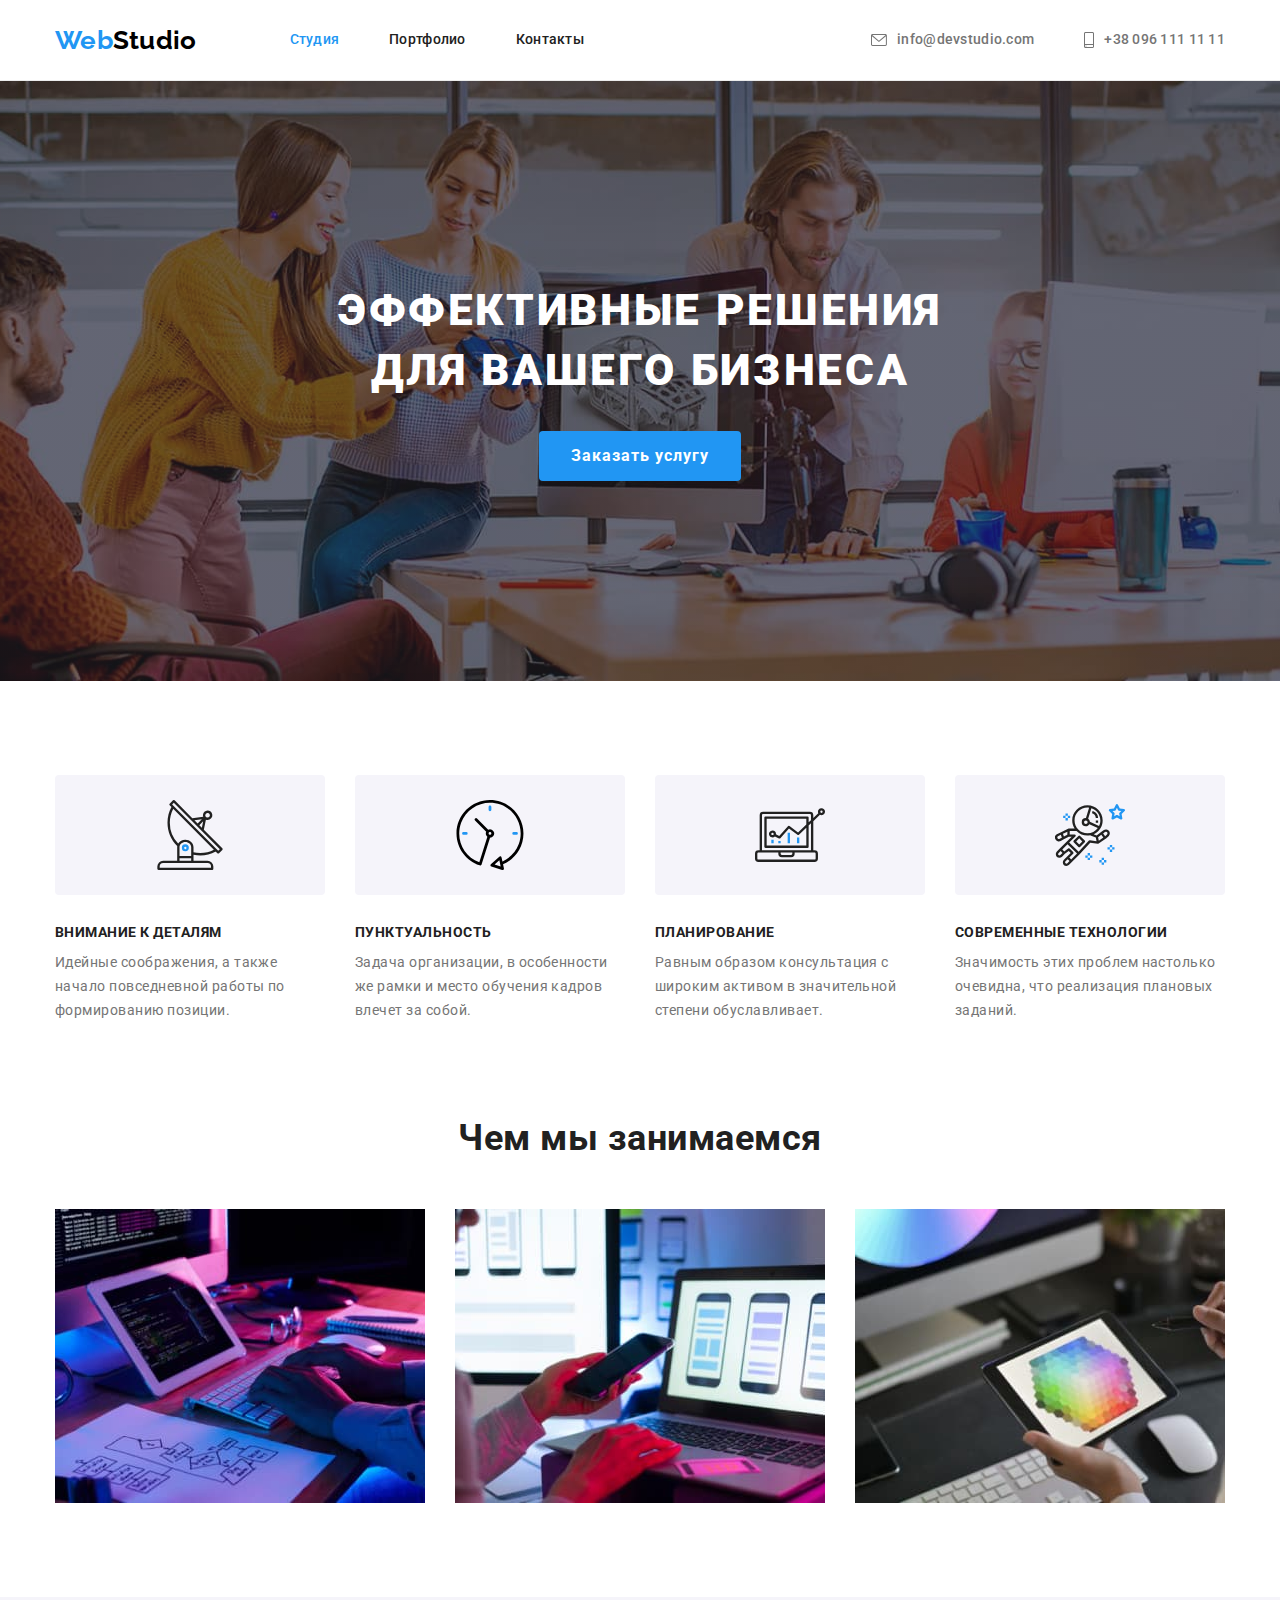
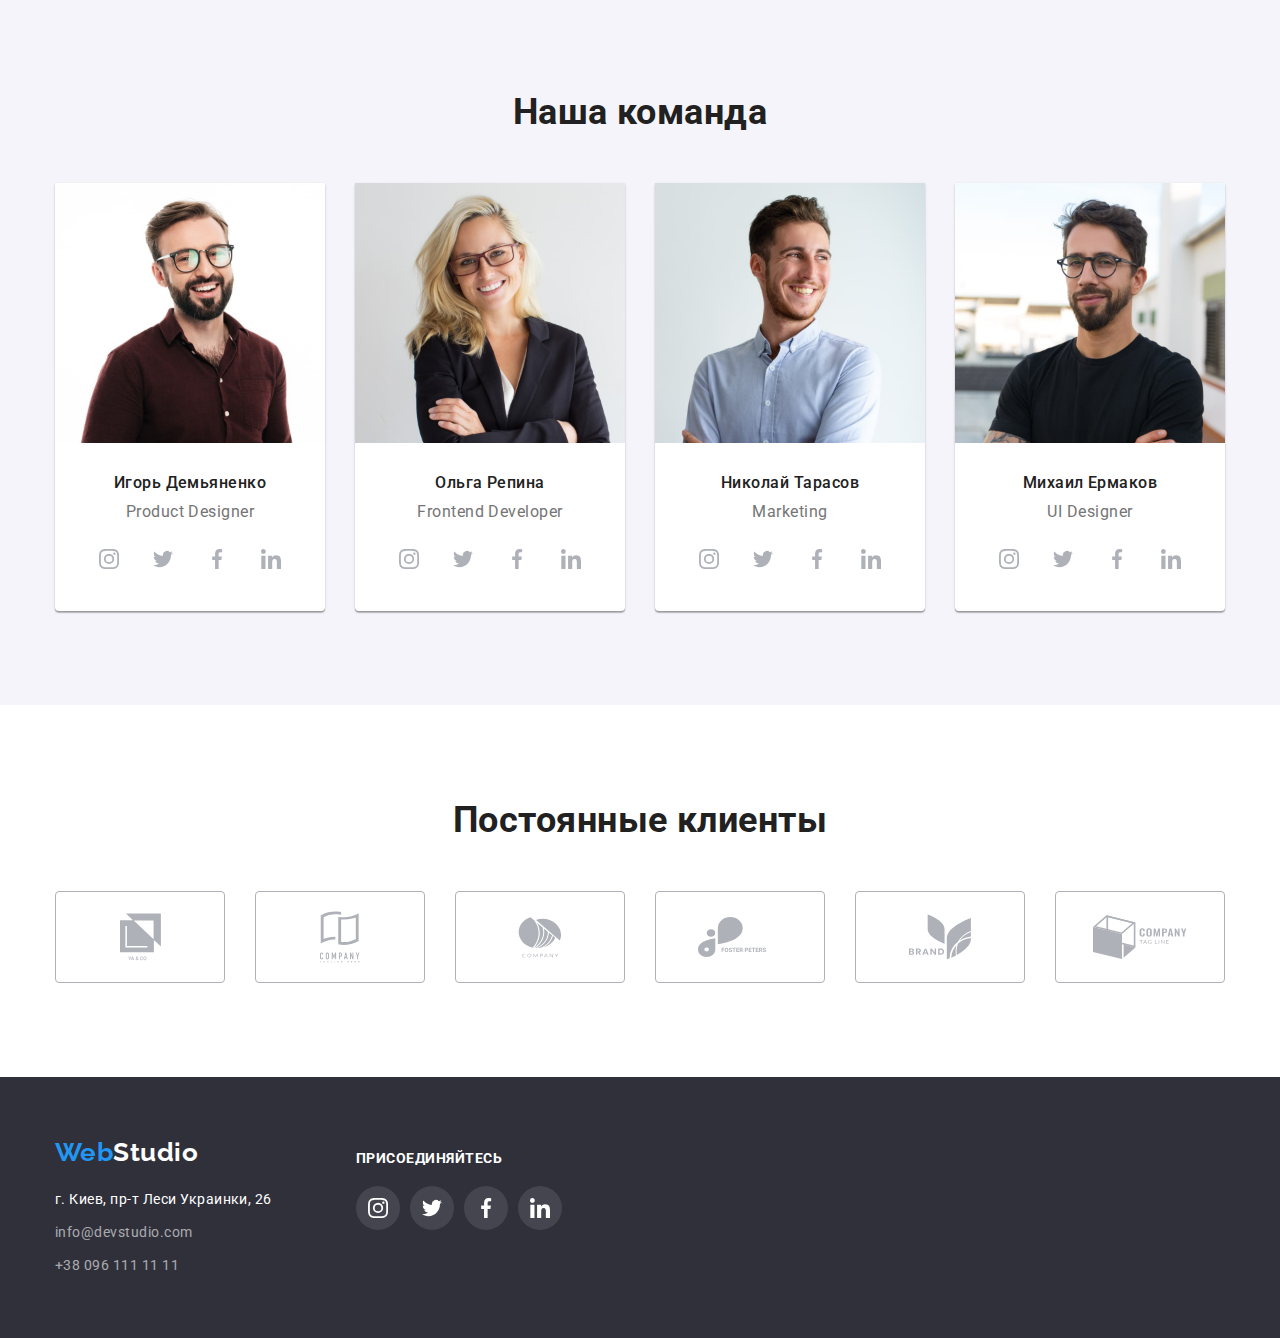
==== index.html @ 840be37d "copy hm-04" ====
<!DOCTYPE html>
<html lang="ru">
<head>
    <meta charset="UTF-8">
    <meta http-equiv="X-UA-Compatible" content="IE=edge">
    <meta name="viewport" content="width=device-width, initial-scale=1.0">
    <title>Document</title>
    <link rel="preconnect" href="https://fonts.googleapis.com">
    <link rel="preconnect" href="https://fonts.gstatic.com" crossorigin>
    <link href="https://fonts.googleapis.com/css2?family=Raleway:wght@700&family=Roboto:wght@400;500;700;900&display=swap"
        rel="stylesheet">
    <link rel="stylesheet" href="https://cdnjs.cloudflare.com/ajax/libs/modern-normalize/1.1.0/modern-normalize.min.css">
    <link rel="stylesheet" href="./css/styles.css">
</head>
<body>
    
        <!--Шапка-->
        <header class="page-header">
            <div class="container main-nav">
                <a href="./index.html" lang="en" class="logo-header link"> <span class="logo-web">Web</span>Studio </a>
                <nav class="page-nav">
                    <ul class="site-nav">
                        <li class="item"><a href="./index.html" class="link current">Студия</a></li>
                        <li class="item"><a href="./portfolio.html" class="link">Портфолио</a></li>
                        <li class="item"><a href="" class="link">Контакты</a></li>
                    </ul>
                </nav>
                <ul class="contacts-nav">
                    <li class="contacts-item">
                        <a href="mailto:info@devstudio.com" class="contacts-link link">
                            <svg class="icon-header envelop">
                                <use href="./images/icons.svg#icon-envelope"></use>
                            </svg>info@devstudio.com</a>
                    </li>
                    <li class="contacts-item">
                        <a href="tel:+380961111111" class="contacts-link link">
                            <svg class="icon-header phone">
                                <use href="./images/icons.svg#icon-smartphone"></use>
                            </svg>+38 096 111 11 11</a>
                    </li>
                </ul>
            </div>  
        </header>
        <main>
            <!--герой--> 
            <section class="hero hero-background">
                <div class="container">
                <h1 class="hero-title">Эффективные решения для вашего бизнеса</h1>
                <button type="button" class="button main">Заказать услугу</button>
                </div>
            </section>
            <!--Преимущества-->
            <section class="section">
                <div class="container">
                <h2 class="features-title visually-hidden">Преимущества</h2>
                <ul class="features-list">
                    <li class="features-container">
                        <div class="icon-background">
                        <svg class="icon-features">
                            <use href="./images/icons.svg#icon-antenna"></use>
                        </svg>
                        </div>          
                        <h3 class="title">Внимание к деталям</h3>
                        <p class="text">Идейные соображения, а также начало повседневной работы по формированию позиции.</p>
                    </li>
                    <li class="features-container">
                        <div class="icon-background">
                            <svg class="icon-features">
                                <use href="./images/icons.svg#icon-clock"></use>
                            </svg>
                        </div>
                        <h3 class="title">Пунктуальность</h3>
                        <p class="text">Задача организации, в особенности же рамки и место обучения кадров влечет за собой.</p>
                    </li>
                    <li class="features-container diagram">
                        <div class="icon-background">
                            <svg class="icon-features">
                                <use href="./images/icons.svg#icon-diagram"></use>
                            </svg>
                        </div>
                        <h3 class="title">Планирование</h3>
                        <p class="text">Равным образом консультация с широким активом в значительной степени обуславливает.</p>
                    </li>
                    <li class="features-container astronaut">
                        <div class="icon-background">
                            <svg class="icon-features">
                                <use href="./images/icons.svg#icon-astronaut"></use>
                            </svg>
                        </div>
                        <h3 class="title">Современные технологии</h3>
                        <p class="text">Значимость этих проблем настолько очевидна, что реализация плановых заданий.</p>
                    </li>
                </ul>
                </div>
            </section>
            <!--Чем мы занимаемся-->
            <section class="section no-padding-top">
                <div class="container">
                <h2 class="section-title">Чем мы занимаемся</h2>
                <ul class="job-list">
                    <li class="item">
                        <img src="./images/box1.jpg " alt="человек набирает код на комютере" width="370"> 
                    </li>
                    <li class="item">
                        <img src="./images/box2.jpg" alt="подбор макета для мобильного" width="370">
                    </li>
                    <li class="item">
                        <img src="./images/box3.jpg" alt="градиенты цвета на планшете" width="370">
                    </li>
                </ul>
                </div>
            </section>
            <!--Наша команда-->
            <section class="section team-background">
                <div class="container">
                <h2 class="section-title">Наша команда</h2>
                <ul class="team-list">
                    <li class="team-container">
                        <img src="./images/img1.jpg" alt="фото Игорь Демьяненко" width="270">
                        <h3 class="title">Игорь Демьяненко</h3>
                        <p lang="en" class="text">Product Designer</p>
                        <ul class="team-sm-list">
                            <li class="team-sm-item">
                                <a href="" class="team-sm-link" target="_blank" rel="noopener noreferrer nofollow">
                                    <svg class="icon-social-media">
                                    <use href="./images/icons.svg#icon-instagram"></use>
                                    </svg>
                                </a>
                            </li>
                            <li class="team-sm-item">
                                <a href="" class="team-sm-link" target="_blank" rel="noopener noreferrer nofollow">
                                    <svg class="icon-social-media">
                                        <use href="./images/icons.svg#icon-twitter"></use>
                                    </svg>
                                </a>
                            </li>
                            <li class="team-sm-item">
                                <a href="" class="team-sm-link" target="_blank" rel="noopener noreferrer nofollow">
                                    <svg class="icon-social-media">
                                        <use href="./images/icons.svg#icon-facebook"></use>
                                    </svg>
                                </a>
                            </li>
                            <li class="team-sm-item">
                                <a href="" class="team-sm-link" target="_blank" rel="noopener noreferrer nofollow">
                                    <svg class="icon-social-media">
                                        <use href="./images/icons.svg#icon-linkedin"></use>
                                    </svg>
                                </a>
                            </li>
                        </ul>
                    </li>
                    <li class="team-container">
                        <img src="./images/img2.jpg" alt="фото Ольга Репина" width="270">
                        <h3 class="title">Ольга Репина</h3>
                        <p lang="en" class="text">Frontend Developer</p>
                        <ul class="team-sm-list">
                            <li class="team-sm-item">
                                <a href="" class="team-sm-link" target="_blank" rel="noopener noreferrer nofollow">
                                    <svg class="icon-social-media">
                                        <use href="./images/icons.svg#icon-instagram"></use>
                                    </svg>
                                </a>
                            </li>
                            <li class="team-sm-item">
                                <a href="" class="team-sm-link" target="_blank" rel="noopener noreferrer nofollow">
                                    <svg class="icon-social-media">
                                        <use href="./images/icons.svg#icon-twitter"></use>
                                    </svg>
                                </a>
                            </li>
                            <li class="team-sm-item">
                                <a href="" class="team-sm-link" target="_blank" rel="noopener noreferrer nofollow">
                                    <svg class="icon-social-media">
                                        <use href="./images/icons.svg#icon-facebook"></use>
                                    </svg>
                                </a>
                            </li>
                            <li class="team-sm-item">
                                <a href="" class="team-sm-link" target="_blank" rel="noopener noreferrer nofollow">
                                    <svg class="icon-social-media">
                                        <use href="./images/icons.svg#icon-linkedin"></use>
                                    </svg>
                                </a>
                            </li>
                        </ul>
                    </li>
                    <li class="team-container">
                        <img src="./images/img3.jpg" alt="фото Николай Тарасов" width="270">
                        <h3 class="title">Николай Тарасов</h3>
                        <p lang="en" class="text"> Marketing</p>
                        <ul class="team-sm-list">
                            <li class="team-sm-item">
                                <a href="" class="team-sm-link" target="_blank" rel="noopener noreferrer nofollow">
                                    <svg class="icon-social-media">
                                        <use href="./images/icons.svg#icon-instagram"></use>
                                    </svg>
                                </a>
                            </li>
                            <li class="team-sm-item">
                                <a href="" class="team-sm-link" target="_blank" rel="noopener noreferrer nofollow">
                                    <svg class="icon-social-media">
                                        <use href="./images/icons.svg#icon-twitter"></use>
                                    </svg>
                                </a>
                            </li>
                            <li class="team-sm-item">
                                <a href="" class="team-sm-link" target="_blank" rel="noopener noreferrer nofollow">
                                    <svg class="icon-social-media">
                                        <use href="./images/icons.svg#icon-facebook"></use>
                                    </svg>
                                </a>
                            </li>
                            <li class="team-sm-item">
                                <a href="" class="team-sm-link" target="_blank" rel="noopener noreferrer nofollow">
                                    <svg class="icon-social-media">
                                        <use href="./images/icons.svg#icon-linkedin"></use>
                                    </svg>
                                </a>
                            </li>
                        </ul>
                    </li>
                    <li class="team-container">
                        <img src="./images/img4.jpg" alt="фото Михаил Ермаков" width="270">
                        <h3 class="title">Михаил Ермаков</h3>
                        <p lang="en" class="text">UI Designer</p>
                        <ul class="team-sm-list">
                            <li class="team-sm-item">
                                <a href="" class="team-sm-link" target="_blank" rel="noopener noreferrer nofollow">
                                    <svg class="icon-social-media">
                                        <use href="./images/icons.svg#icon-instagram"></use>
                                    </svg>
                                </a>
                            </li>
                            <li class="team-sm-item">
                                <a href="" class="team-sm-link" target="_blank" rel="noopener noreferrer nofollow">
                                    <svg class="icon-social-media">
                                        <use href="./images/icons.svg#icon-twitter"></use>
                                    </svg>
                                </a>
                            </li>
                            <li class="team-sm-item">
                                <a href="" class="team-sm-link" target="_blank" rel="noopener noreferrer nofollow">
                                    <svg class="icon-social-media">
                                        <use href="./images/icons.svg#icon-facebook"></use>
                                    </svg>
                                </a>
                            </li>
                            <li class="team-sm-item">
                                <a href="" class="team-sm-link" target="_blank" rel="noopener noreferrer nofollow">
                                    <svg class="icon-social-media">
                                        <use href="./images/icons.svg#icon-linkedin"></use>
                                    </svg>
                                </a>
                            </li>
                        </ul>
                    </li>
                </ul>
                </div>
            </section>
            <section class="section">
                <div class="container ">
                <h2 class="section-title client">Постоянные клиенты</h2>
                <ul class="client-list">
                    <li class="client-container">
                        <a href="" class="client-link" target="_blank" rel="noopener noreferrer nofollow"> 
                            <svg class="client-icon" width="41" hight="46.7">
                                <use href="./images/icons.svg#icon-company1"></use>
                            </svg>
                        </a>
                    </li>
                    <li class="client-container">
                        <a href="" class="client-link" target="_blank" rel="noopener noreferrer nofollow">
                            <svg class="client-icon" width="40" hight="52">
                                <use href="./images/icons.svg#icon-company2" ></use>
                            </svg>
                        </a>
                    </li>
                    <li class="client-container">
                        <a href="" class="client-link" target="_blank" rel="noopener noreferrer nofollow">
                            <svg class="client-icon" width="43.5" hight="41.2">
                                <use href="./images/icons.svg#icon-company3"></use>
                            </svg>
                        </a>
                    </li>
                    <li class="client-container">
                        <a href="" class="client-link" target="_blank" rel="noopener noreferrer nofollow">
                            <svg class="client-icon" width="84.4" hight="40.6">
                                <use href="./images/icons.svg#icon-company4"></use>
                            </svg>
                        </a>
                    </li>
                    <li class="client-container">
                        <a href="" class="client-link" target="_blank" rel="noopener noreferrer nofollow">
                            <svg class="client-icon" width="62.5" hight="45.4">
                                <use href="./images/icons.svg#icon-company5"></use>
                            </svg>
                        </a>
                    </li>
                    <li class="client-container">
                        <a href="" class="client-link" target="_blank" rel="noopener noreferrer nofollow">
                            <svg class="client-icon" width="93.8" hight="44">
                                <use href="./images/icons.svg#icon-company6"></use>
                            </svg>
                        </a>
                    </li>
                    
                </ul>
                </div>
            </section>
        </main>
        <!--Футер-->
        <footer class="page-footer">
            <div class="container">
                
                <address class="address-footer">
                    <a href="./index.html" lang="en" class="logo-footer link"> <span class="logo-web">Web</span>Studio </a>
                    <ul class="footer-list">
                        <li class="footer-item"><a
                                href="https://www.google.com/maps/place/%D0%B1%D1%83%D0%BB.+%D0%9B%D0%B5%D1%81%D0%B8+%D0%A3%D0%BA%D1%80%D0%B0%D0%B8%D0%BD%D0%BA%D0%B8,+26,+%D0%9A%D0%B8%D0%B5%D0%B2,+02000/@50.4265807,30.5361971,17z/data=!3m1!4b1!4m5!3m4!1s0x40d4cf0e033ecbe9:0x57a4dffefec77da0!8m2!3d50.4265807!4d30.5383858"
                                class="map-footer link">г. Киев, пр-т Леси Украинки, 26</a>
                        </li>
                        <li class="footer-item"><a href="mailto:info@devstudio.com"
                                class="contacts-footer link">info@devstudio.com</a>
                        </li>
                        <li class="footer-item"><a href="tel:+380961111111" class="contacts-footer link">+38 096 111 11 11</a>
                        </li>
                    </ul>
                </address>
                <div class="footer-sm">
                    <b class="footer-call">присоединяйтесь</b>
                    <ul class="team-sm-list">
                        <li class="team-sm-item">
                            <a href="" class="team-sm-link" target="_blank" rel="noopener noreferrer nofollow">
                                <svg class="icon-social-media">
                                    <use href="./images/icons.svg#icon-instagram"></use>
                                </svg>
                            </a>
                        </li>
                        <li class="team-sm-item">
                            <a href="" class="team-sm-link" target="_blank" rel="noopener noreferrer nofollow">
                                <svg class="icon-social-media">
                                    <use href="./images/icons.svg#icon-twitter"></use>
                                </svg>
                            </a>
                        </li>
                        <li class="team-sm-item">
                            <a href="" class="team-sm-link" target="_blank" rel="noopener noreferrer nofollow">
                                <svg class="icon-social-media">
                                    <use href="./images/icons.svg#icon-facebook"></use>
                                </svg>
                            </a>
                        </li>
                        <li class="team-sm-item">
                            <a href="" class="team-sm-link" target="_blank" rel="noopener noreferrer nofollow">
                                <svg class="icon-social-media">
                                    <use href="./images/icons.svg#icon-linkedin"></use>
                                </svg>
                            </a>
                        </li>
                    </ul>
                </div>
            </div>
        </footer>
        
        

</body>
</html>
---- css/styles.css ----
:root {
  --main-text-color: #757575;
  --accent-color: #2196f3;
  --title-text-color: #212121;
  --footer-hero-background-color: #2f303a;
  --primery-background-color: #ffffff;
  --secondary-background-color: #f5f4fa;
}

html {
  box-sizing: border-box;
}

body {
  font-family: "Roboto", sans-serif;
  color: var(--main-text-color);
  background-color: var(--primery-background-color);
  letter-spacing: 0.03em;
}
ul {
  list-style: none;
  padding: 0;
  margin: 0;
}
img {
  display: block;
}

.text {
  margin-top: 0;
  margin-bottom: 0;
}
.link {
  text-decoration: none;
  font-style: normal;
  color: var(--main-text-color);
}
.visually-hidden {
  position: absolute;
  white-space: nowrap;
  width: 1px;
  height: 1px;
  overflow: hidden;
  border: 0;
  padding: 0;
  clip: rect(0 0 0 0);
  clip-path: inset(50%);
  margin: -1px;
}
.section {
  padding-top: 94px;
  padding-bottom: 94px;
}

.container {
  width: 1200px;
  padding-left: 15px;
  padding-right: 15px;
  margin: 0 auto;
}
.no-padding-top {
  padding-top: 0;
}
/* Логотип */
.logo-header {
  color: #000000;
  font-family: "Raleway", sans-serif;
  font-size: 26px;
  font-weight: 700;
  line-height: 1.19;
}
.logo-web {
  color: var(--accent-color);
}
/* шапка навигация */
.page-header {
  font-size: 14px;
  font-weight: 500;
  letter-spacing: 0.02em;
  line-height: 1.14;
  border-bottom: 1px solid #ececec;
}
.site-nav,
.contacts-nav,
.main-nav {
  display: flex;
}
.main-nav {
  align-items: center;
}
.site-nav {
  margin-left: 93px;
}
.contacts-nav {
  margin-left: auto;
}

.site-nav .item:not(:last-child),
.contacts-item:not(:last-child) {
  margin-right: 50px;
}

.site-nav .link {
  display: block;
  padding-top: 32px;
  padding-bottom: 32px;

  color: var(--title-text-color);
}

.contacts-nav .link {
  display: inline-block;
  display: flex;
  align-items: center;
  padding-top: 32px;
  padding-bottom: 32px;
}
.site-nav .current {
  color: var(--accent-color);
}
.site-nav .link:hover,
.site-nav .link:focus,
.contacts-nav .link:hover,
.contacts-nav .link:focus {
  color: var(--accent-color);
  fill: var(--accent-color);
}

.contacts-link:hover .icon-header,
.contacts-link:focus .icon-header {
  color: var(--accent-color);
  fill: var(--accent-color);
}

.contacts-item {
  display: flex;
  align-items: center;
  justify-self: center;
}

.envelop {
  fill: var(--main-text-color);
  width: 16px;
  height: 12px;
  margin-right: 10px;
}
.phone {
  fill: var(--main-text-color);
  width: 10px;
  height: 16px;
  margin-right: 10px;
}

/* main */
/* герой */
.hero {
  text-align: center;
  padding-top: 200px;
  padding-bottom: 200px;
}
.hero-title {
  color: var(--primery-background-color);
  font-size: 44px;
  font-weight: 900;
  text-transform: uppercase;
  letter-spacing: 0.06em;
  line-height: 1.36;
  text-align: center;
  margin-left: auto;
  margin-right: auto;
  margin-bottom: 30px;
  margin-top: 0;
  width: 696px;
}
.hero-background {
  max-width: 1600px;
  max-height: 600px;
  margin-left: auto;
  margin-right: auto;
  background-image: linear-gradient(
      to right,
      rgba(47, 48, 58, 0.4),
      rgba(47, 48, 58, 0.4)
    ),
    url("../images/bg-img.jpg");
  background-repeat: no-repeat;
  background-position: center;
  background-color: var(--footer-hero-background-color);
}
/* секции */
.section-title {
  font-size: 36px;
  font-weight: 700;
  line-height: 1.17;
  color: var(--title-text-color);
  text-align: center;
  margin-bottom: 50px;
  margin-top: 0;
}
.features-list .title {
  color: var(--title-text-color);
  font-size: 14px;
  font-weight: 700;
  line-height: 1.14;
  text-transform: uppercase;
  margin-bottom: 10px;
  margin-top: 0;
}
.features-list {
  display: flex;
}
.features-list .text {
  font-size: 14px;
  font-weight: 400;
  line-height: 1.71;
}
.features-container {
  width: 270px;
}
.features-container:not(:last-child) {
  margin-right: 30px;
}

.icon-background {
  min-height: 120px;
  border-radius: 4px;
  background-color: var(--secondary-background-color);
  margin-bottom: 30px;
  display: flex;
  align-items: center;
  justify-content: center;
}
.icon-features {
  height: 70px;
  width: 70px;
}

.job-list {
  display: flex;
}
.job-list .item:not(:last-child) {
  margin-right: 30px;
}

.team-background {
  background-color: var(--secondary-background-color);
}
.team-list {
  display: flex;
}
.team-list .title {
  color: var(--title-text-color);
  font-size: 16px;
  font-weight: 500;
  line-height: 1.19;
  text-align: center;
  margin-top: 30px;
  margin-bottom: 10px;
}
.team-list .text {
  font-size: 16px;
  font-weight: 400;
  line-height: 1.19;
  text-align: center;
  margin-bottom: 16px;
}
.team-container {
  width: 270px;
  text-align: center;
  border-radius: 0 0 4px 4px;
  background-color: var(--primery-background-color);
  box-shadow: 0 2px 1px rgba(0, 0, 0, 0.2), 0 1px 1px rgba(0, 0, 0, 0.14),
    0 1px 3px rgba(0, 0, 0, 0.12);
}
.team-container:not(:last-child) {
  margin-right: 30px;
}
/* -----------------------социальные сети-------------------------------------------------- */
.team-sm-list {
  display: flex;
  min-height: 44px;
  margin-bottom: 30px;
  padding-right: 16px;
  padding-left: 16px;
  align-items: center;
  justify-content: center;
}

.team-sm-link {
  display: block;
  height: 44px;
  width: 44px;
  display: flex;
  align-items: center;
  justify-content: center;
}
.team-sm-link:hover,
.team-sm-link:focus {
  background-color: var(--accent-color);
  border-radius: 50%;
}
.team-sm-link:hover .icon-social-media,
.team-sm-link:focus .icon-social-media {
  fill: #ffffff;
}
.icon-social-media {
  height: 20px;
  width: 20px;
  fill: #afb1b8;
}

.team-sm-item:not(:last-child) {
  margin-right: 10px;
}
/* ---------------------Клиенты------------------------------------ */
.client-list {
  display: flex;
}

.client-container:not(:last-child) {
  margin-right: 30px;
}

.client-link {
  display: block;
  padding-left: 32px;
  padding-right: 32px;
  padding-top: 16px;
  padding-bottom: 16px;
  width: 170px;
  height: 92px;
  display: flex;
  align-items: center;
  justify-content: center;
  border: 1px solid #afb1b8;
  border-radius: 4px;
}

.client-icon {
  height: 92px;
  fill: #afb1b8;
}
.client-link:hover,
.client-link:focus {
  border-color: var(--accent-color);
  cursor: pointer;
}
.client-link:hover .client-icon,
.client-link:focus .client-icon {
  fill: var(--accent-color);
}
/* футер */
.page-footer {
  background-color: var(--footer-hero-background-color);
  padding-top: 60px;
  padding-bottom: 60px;
}
.logo-footer {
  display: inline-block;
  color: var(--primery-background-color);
  font-family: "Raleway", sans-serif;
  font-size: 26px;
  font-weight: 700;
  line-height: 1.19;
  margin-bottom: 20px;
}
.footer-list {
  font-size: 14px;
  font-weight: 400;
  line-height: 1.71;
}
.footer-item:not(:last-child) {
  margin-bottom: 9px;
}
.map-footer {
  color: var(--primery-background-color);
}
.address-footer {
  display: inline-block;
  min-width: 231px;
}
.contacts-footer {
  color: rgba(255, 255, 255, 0.6);
}
.page-footer .container {
  display: flex;
  align-items: flex-start;
}
.footer-sm {
  min-height: 80px;
  display: inline-block;
  margin-left: 70px;
  margin-top: 12px;
}
.footer-call {
  display: inline-block;
  text-transform: uppercase;
  color: var(--primery-background-color);
  font-weight: 700;
  font-size: 14px;
  line-height: 1.17;
  margin-bottom: 20px;
}
.footer-sm .team-sm-list {
  padding-left: 0;
  padding-right: 0;
}
.footer-sm .team-sm-link {
  background-color: rgba(255, 255, 255, 0.1);
  border-radius: 50%;
}
.footer-sm .icon-social-media {
  fill: var(--primery-background-color);
}
.team-sm-link:hover,
.team-sm-link:focus {
  background-color: var(--accent-color);
  border-radius: 50%;
}
/* кнопки */
.button {
  font-family: inherit;
  color: var(--title-text-color);
  background-color: var(--secondary-background-color);
  font-size: 16px;
  font-weight: 500;
  line-height: 1.63;
  text-align: center;
  border-radius: 4px;
  padding: 6px 22px;
  border: none;
}

.button:hover {
  color: var(--primery-background-color);
  background-color: var(--accent-color);
  cursor: pointer;
}
.button.main {
  color: var(--primery-background-color);
  background-color: var(--accent-color);
  font-weight: 700;
  letter-spacing: 0.06em;
  line-height: 1.88;
  padding: 10px 32px;
  min-height: 50px;
  min-width: 200px;
}
.button.main:hover {
  background-color: #188ce8;
}
.portfolio-btn:not(:last-child) {
  margin-right: 8px;
}
.portfolio-btn:hover,
.portfolio-btn:focus {
  border-radius: 4px;
  box-shadow: 0 2px 2px rgba(0, 0, 0, 0.12), 0 1px 2px rgba(0, 0, 0, 0.08),
    0 3px 1px rgba(0, 0, 0, 0.1);
}

/* портфолио */

.examples-list .title {
  color: var(--title-text-color);
  font-size: 18px;
  font-weight: 700;
  letter-spacing: 0.06em;
  line-height: 2;
  margin-top: 0;
  margin-bottom: 4px;
}
.examples-list .text {
  font-size: 16px;
  font-weight: 400;
  line-height: 1.88;
}
.portofolio-list {
  margin-bottom: 50px;
  display: flex;
  justify-content: center;
}
.examples-container {
  width: 370;
}

.description {
  padding-top: 20px;
  padding-bottom: 20px;
  padding-left: 24px;
  padding-right: 24px;
  border-bottom: 1px solid #ececec;
  border-left: 1px solid #ececec;
  border-right: 1px solid #ececec;
}

.examples-list {
  display: flex;
  flex-wrap: wrap;
}
.examples-container:not(:nth-child(3n)) {
  margin-right: 30px;
}
.examples-container:not(:nth-last-child(-n + 3)) {
  margin-bottom: 30px;
}
.examples-container:hover {
  box-shadow: 1px 4px 4px rgba(0, 0, 0, 0.16), 0 4px 4px rgba(0, 0, 0, 0.06),
    0 1px 1px rgba(0, 0, 0, 0.12);
}
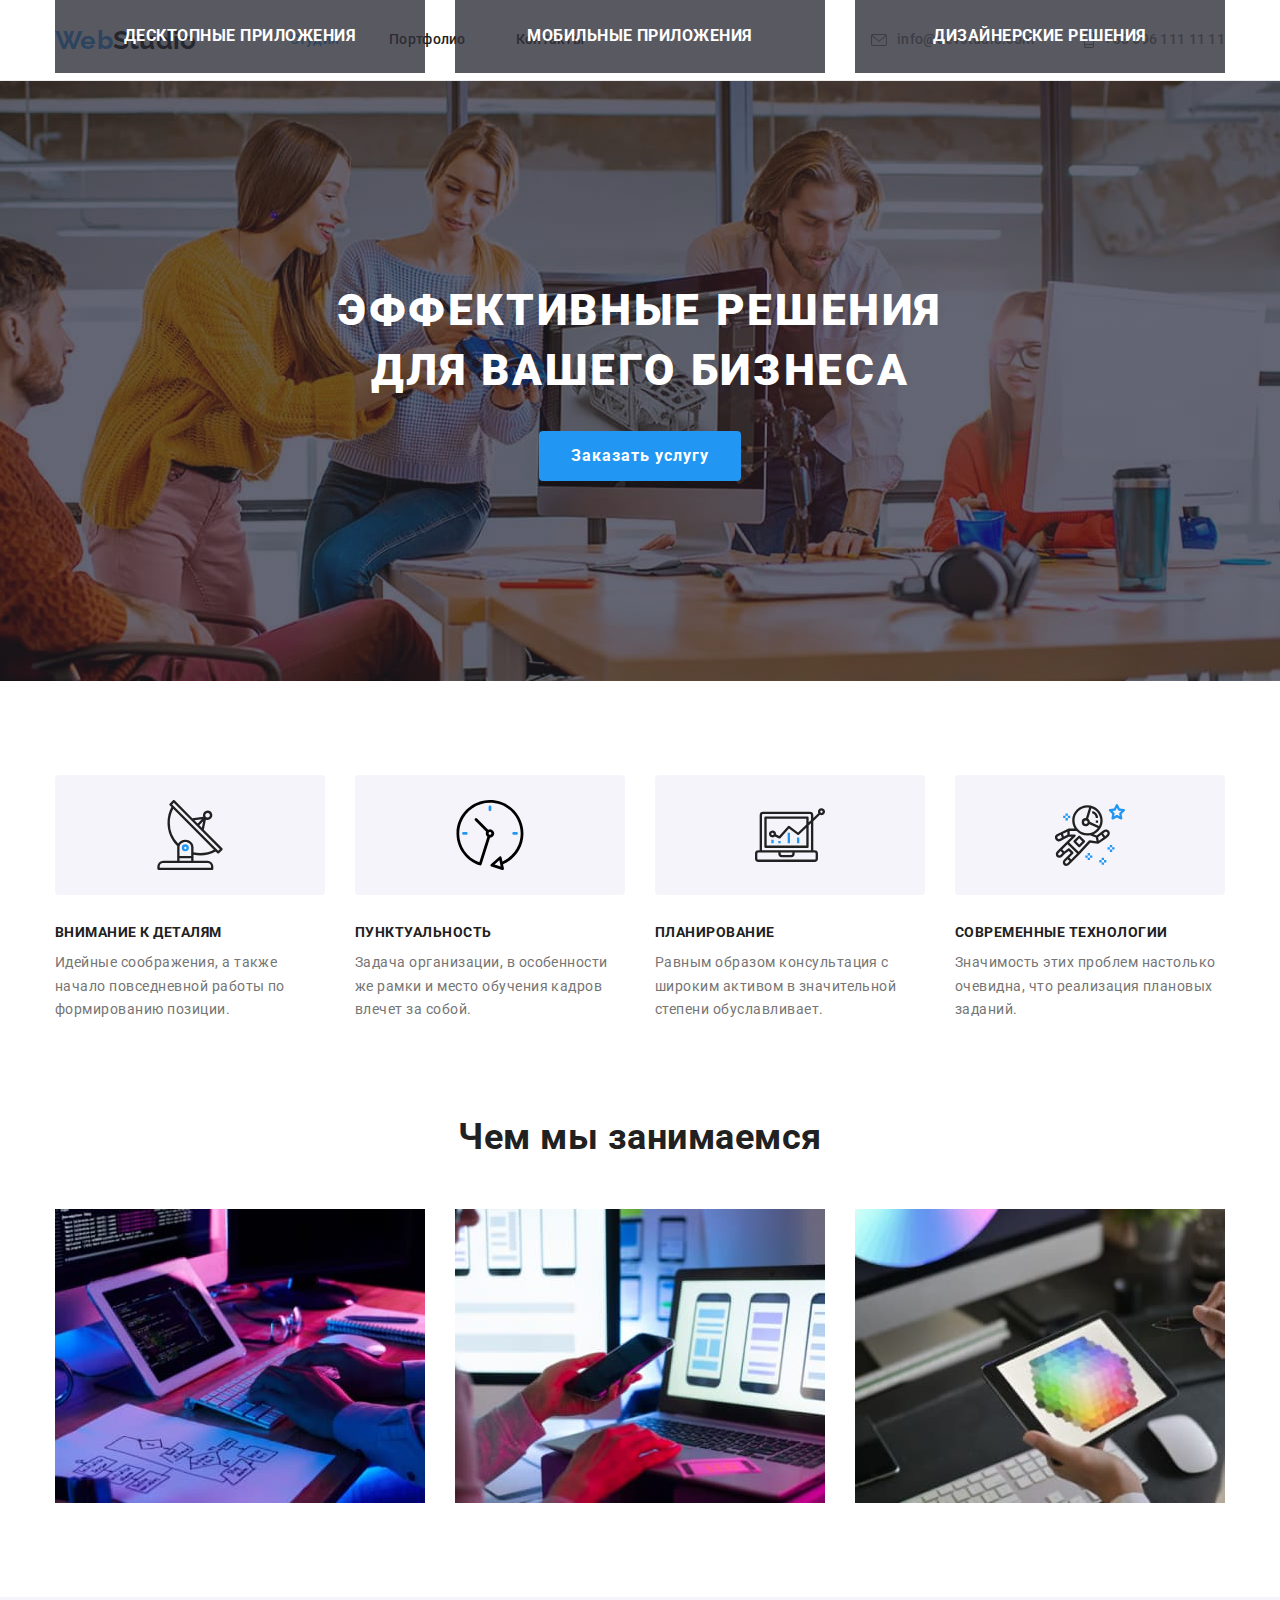
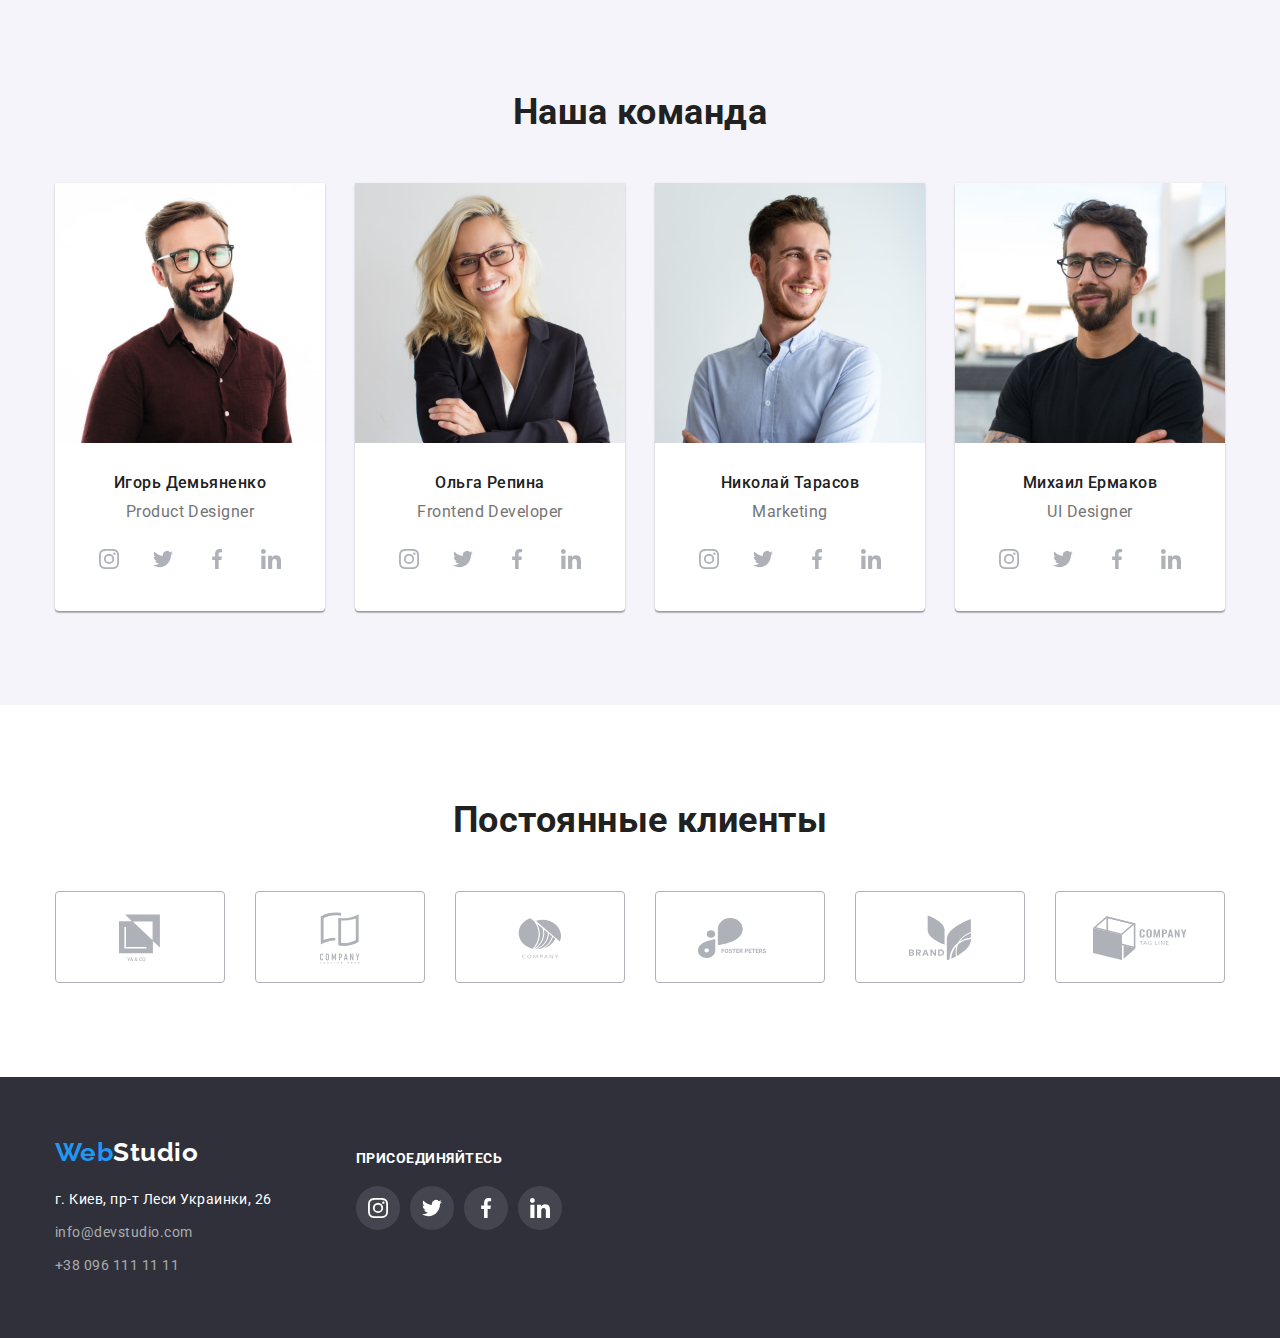
==== commit 5593e7cb: "настроена сетка" ====
--- a/index.html
+++ b/index.html
@@ -99,13 +99,16 @@
                 <h2 class="section-title">Чем мы занимаемся</h2>
                 <ul class="job-list">
                     <li class="item">
-                        <img src="./images/box1.jpg " alt="человек набирает код на комютере" width="370"> 
+                        <img src="./images/box1.jpg " alt="человек набирает код на комютере" width="370">
+                        <p class="item-description">Десктопные приложения</p>
                     </li>
                     <li class="item">
                         <img src="./images/box2.jpg" alt="подбор макета для мобильного" width="370">
+                        <p class="item-description">Мобильные приложения</p>
                     </li>
                     <li class="item">
                         <img src="./images/box3.jpg" alt="градиенты цвета на планшете" width="370">
+                        <p class="item-description">Дизайнерские решения</p>
                     </li>
                 </ul>
                 </div>
--- a/css/styles.css
+++ b/css/styles.css
@@ -24,6 +24,12 @@
 }
 img {
   display: block;
+  max-width: 100%;
+  height: auto;
+
+}
+p, h1, h2, h3, h4, h5, h6 {
+  margin: 0;
 }
 
 .text {
@@ -208,6 +214,8 @@
 }
 .features-list {
   display: flex;
+  margin-left: -30px;
+
 }
 .features-list .text {
   font-size: 14px;
@@ -215,10 +223,8 @@
   line-height: 1.71;
 }
 .features-container {
-  width: 270px;
-}
-.features-container:not(:last-child) {
-  margin-right: 30px;
+  flex-basis: calc(100% / 4 - 30px);
+  margin-left: 30px;
 }
 
 .icon-background {
@@ -237,9 +243,28 @@
 
 .job-list {
   display: flex;
-}
-.job-list .item:not(:last-child) {
-  margin-right: 30px;
+  margin-left: -30px;
+}
+.job-list .item {
+  flex-basis: calc(100% / 3 - 30px);
+  margin-left: 30px;
+}
+
+.item-description {
+  position: absolute;
+  top: 0;
+
+  display: block;
+  text-transform: uppercase;
+  color: var(--primery-background-color);
+  padding-top: 27px;
+  padding-bottom: 27px;
+  width: 370px;
+  font-weight: 700;
+  font-size: 16;
+  line-height: 1.17;
+  background-color: rgba(47, 48, 58, 0.8);
+  text-align: center;
 }
 
 .team-background {
@@ -247,6 +272,7 @@
 }
 .team-list {
   display: flex;
+  margin-left: -30px;
 }
 .team-list .title {
   color: var(--title-text-color);
@@ -265,15 +291,12 @@
   margin-bottom: 16px;
 }
 .team-container {
-  width: 270px;
-  text-align: center;
   border-radius: 0 0 4px 4px;
   background-color: var(--primery-background-color);
   box-shadow: 0 2px 1px rgba(0, 0, 0, 0.2), 0 1px 1px rgba(0, 0, 0, 0.14),
     0 1px 3px rgba(0, 0, 0, 0.12);
-}
-.team-container:not(:last-child) {
-  margin-right: 30px;
+  flex-basis: calc(100% / 4 - 30px);
+  margin-left: 30px;
 }
 /* -----------------------социальные сети-------------------------------------------------- */
 .team-sm-list {
@@ -315,23 +338,17 @@
 /* ---------------------Клиенты------------------------------------ */
 .client-list {
   display: flex;
-}
-
-.client-container:not(:last-child) {
-  margin-right: 30px;
+  margin-left: -30px;
+}
+
+.client-container {
+  flex-basis: calc(100% / 6 - 30px);
+  margin-left: 30px;
 }
 
 .client-link {
-  display: block;
-  padding-left: 32px;
-  padding-right: 32px;
-  padding-top: 16px;
-  padding-bottom: 16px;
-  width: 170px;
   height: 92px;
   display: flex;
-  align-items: center;
-  justify-content: center;
   border: 1px solid #afb1b8;
   border-radius: 4px;
 }
@@ -339,6 +356,7 @@
 .client-icon {
   height: 92px;
   fill: #afb1b8;
+  margin: auto;
 }
 .client-link:hover,
 .client-link:focus {
@@ -443,7 +461,7 @@
   letter-spacing: 0.06em;
   line-height: 1.88;
   padding: 10px 32px;
-  min-height: 50px;
+  height: 50px;
   min-width: 200px;
 }
 .button.main:hover {
@@ -480,9 +498,18 @@
   display: flex;
   justify-content: center;
 }
+.examples-list {
+  display: flex;
+  flex-wrap: wrap;
+  margin-left: -30px;
+  margin-bottom: -30px;
+}
 .examples-container {
-  width: 370;
-}
+  /* min-width: 370; */
+  flex-basis: calc(100% / 3 - 30px);
+  margin-left: 30px;
+  margin-bottom: 30px;
+  }
 
 .description {
   padding-top: 20px;
@@ -493,17 +520,12 @@
   border-left: 1px solid #ececec;
   border-right: 1px solid #ececec;
 }
-
-.examples-list {
-  display: flex;
-  flex-wrap: wrap;
-}
-.examples-container:not(:nth-child(3n)) {
+/* .examples-container:not(:nth-child(3n)) {
   margin-right: 30px;
 }
 .examples-container:not(:nth-last-child(-n + 3)) {
   margin-bottom: 30px;
-}
+} */
 .examples-container:hover {
   box-shadow: 1px 4px 4px rgba(0, 0, 0, 0.16), 0 4px 4px rgba(0, 0, 0, 0.06),
     0 1px 1px rgba(0, 0, 0, 0.12);
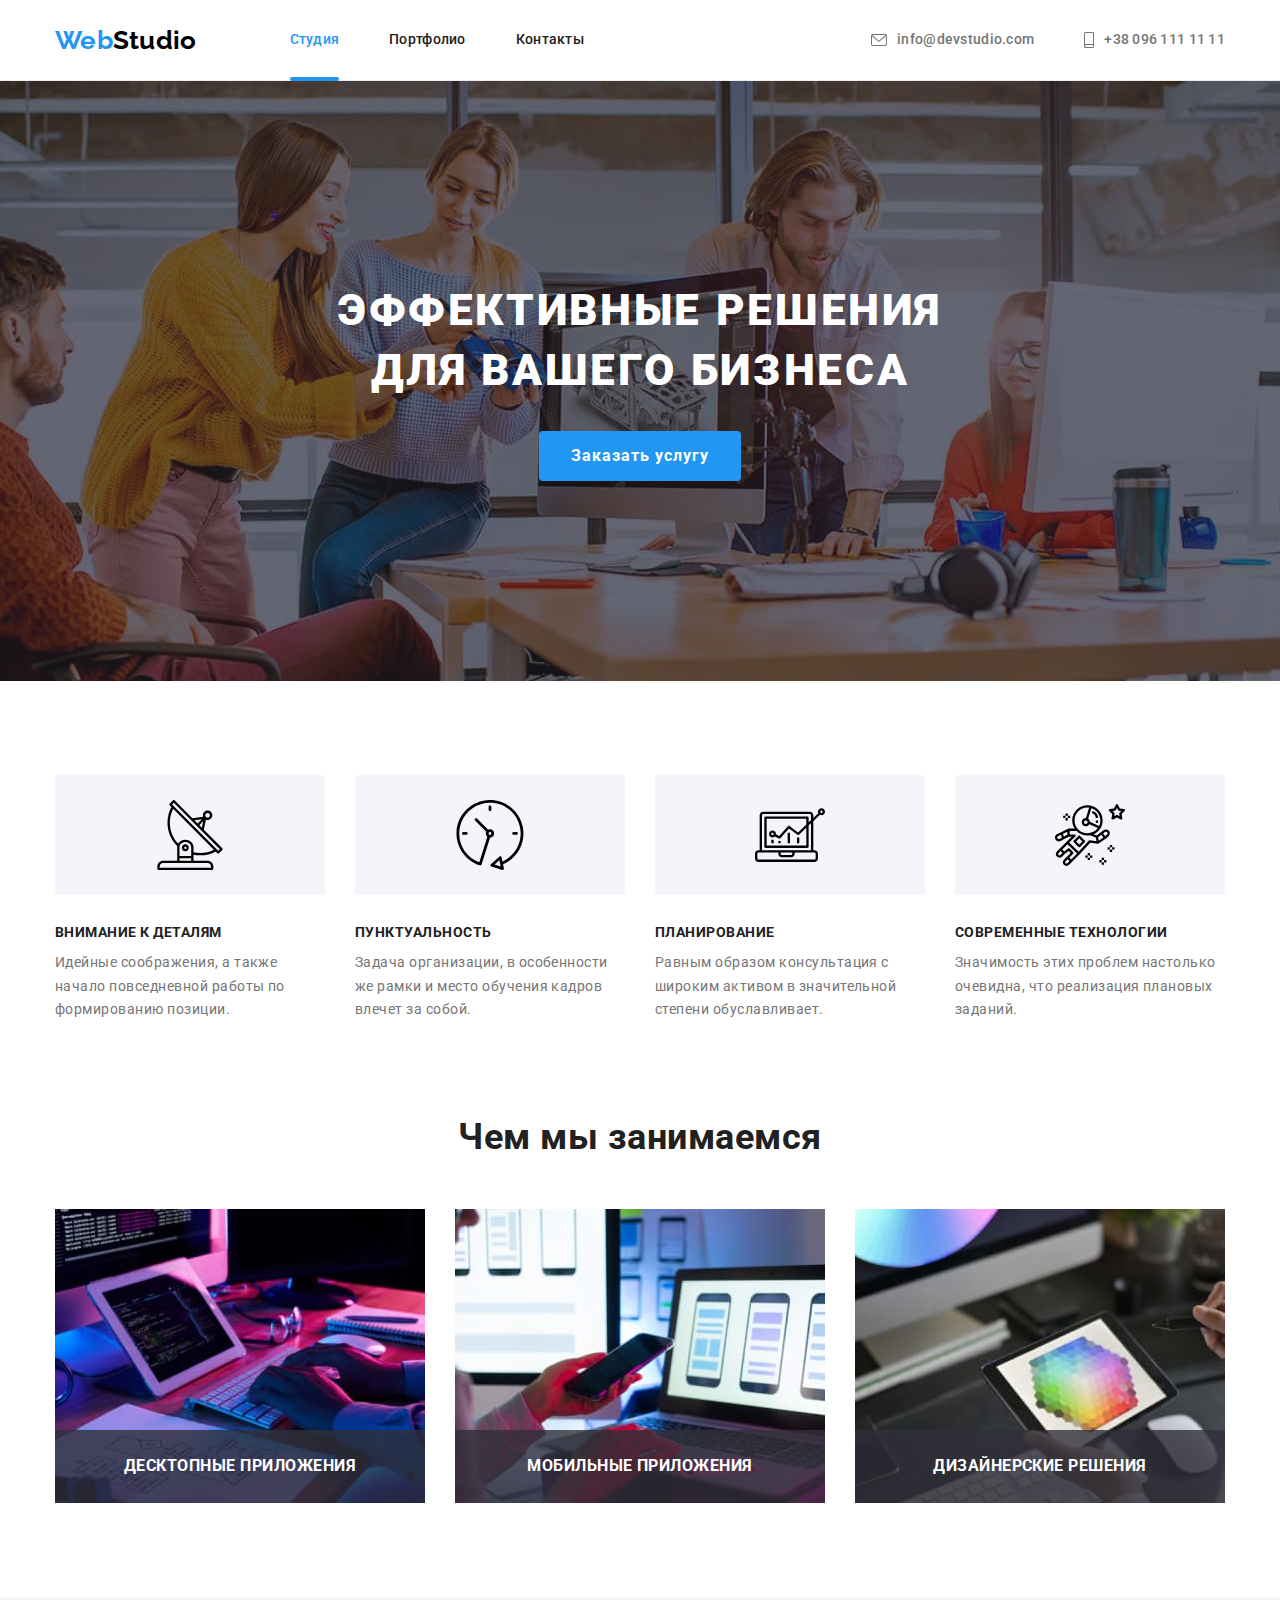
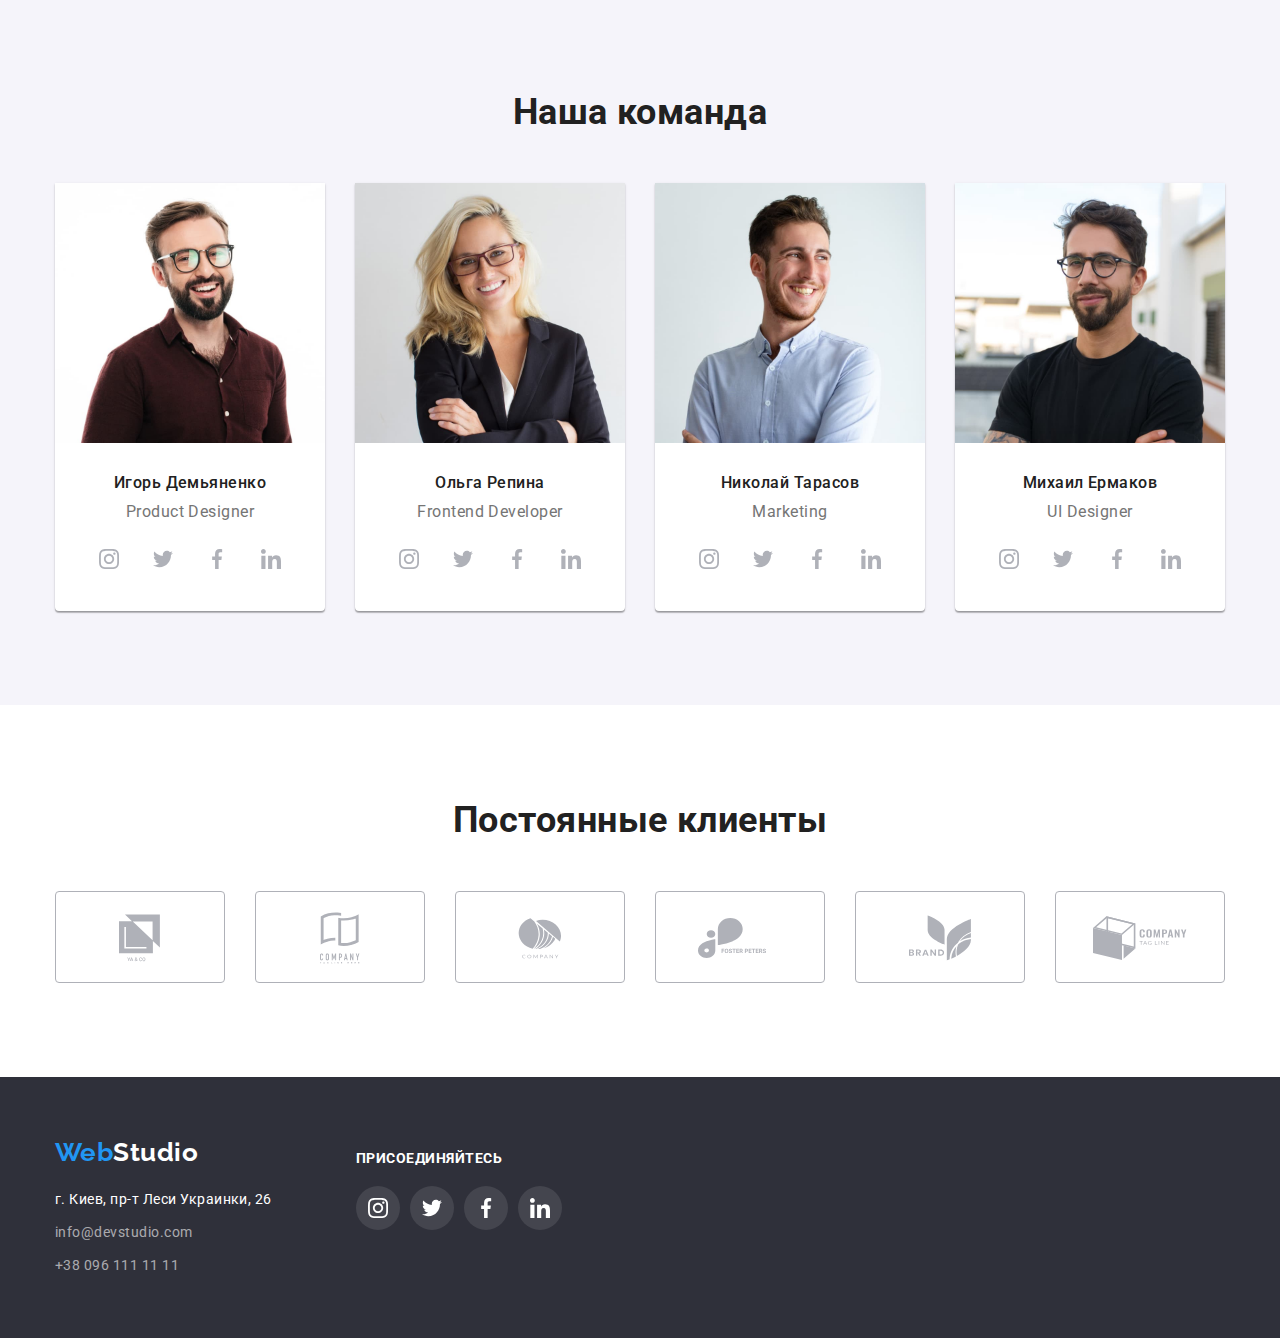
==== commit c72392e6: "portfolio done" ====
--- a/index.html
+++ b/index.html
@@ -14,7 +14,7 @@
 </head>
 <body>
     
-        <!--Шапка-->
+ <!--Шапка-->
         <header class="page-header">
             <div class="container main-nav">
                 <a href="./index.html" lang="en" class="logo-header link"> <span class="logo-web">Web</span>Studio </a>
@@ -28,28 +28,28 @@
                 <ul class="contacts-nav">
                     <li class="contacts-item">
                         <a href="mailto:info@devstudio.com" class="contacts-link link">
-                            <svg class="icon-header envelop">
+                            <svg class="icon-header envelop" width="16" height="12">
                                 <use href="./images/icons.svg#icon-envelope"></use>
                             </svg>info@devstudio.com</a>
                     </li>
                     <li class="contacts-item">
                         <a href="tel:+380961111111" class="contacts-link link">
-                            <svg class="icon-header phone">
+                            <svg class="icon-header phone" width="10" height="16">
                                 <use href="./images/icons.svg#icon-smartphone"></use>
                             </svg>+38 096 111 11 11</a>
                     </li>
                 </ul>
-            </div>  
+            </div>
         </header>
         <main>
-            <!--герой--> 
+ <!--герой--> 
             <section class="hero hero-background">
                 <div class="container">
                 <h1 class="hero-title">Эффективные решения для вашего бизнеса</h1>
-                <button type="button" class="button main">Заказать услугу</button>
-                </div>
-            </section>
-            <!--Преимущества-->
+                <button type="button" class="button main" data-modal-open>Заказать услугу</button>
+                </div>
+            </section>
+ <!--Преимущества-->
             <section class="section">
                 <div class="container">
                 <h2 class="features-title visually-hidden">Преимущества</h2>
@@ -93,7 +93,7 @@
                 </ul>
                 </div>
             </section>
-            <!--Чем мы занимаемся-->
+ <!--Чем мы занимаемся-->
             <section class="section no-padding-top">
                 <div class="container">
                 <h2 class="section-title">Чем мы занимаемся</h2>
@@ -113,7 +113,7 @@
                 </ul>
                 </div>
             </section>
-            <!--Наша команда-->
+<!--Наша команда-->
             <section class="section team-background">
                 <div class="container">
                 <h2 class="section-title">Наша команда</h2>
@@ -275,14 +275,14 @@
                     <li class="client-container">
                         <a href="" class="client-link" target="_blank" rel="noopener noreferrer nofollow">
                             <svg class="client-icon" width="40" hight="52">
-                                <use href="./images/icons.svg#icon-company2" ></use>
+                                <use href="./images/icons.svg#icon-company6" ></use>
                             </svg>
                         </a>
                     </li>
                     <li class="client-container">
                         <a href="" class="client-link" target="_blank" rel="noopener noreferrer nofollow">
                             <svg class="client-icon" width="43.5" hight="41.2">
-                                <use href="./images/icons.svg#icon-company3"></use>
+                                <use href="./images/icons.svg#icon-company5"></use>
                             </svg>
                         </a>
                     </li>
@@ -296,14 +296,14 @@
                     <li class="client-container">
                         <a href="" class="client-link" target="_blank" rel="noopener noreferrer nofollow">
                             <svg class="client-icon" width="62.5" hight="45.4">
-                                <use href="./images/icons.svg#icon-company5"></use>
+                                <use href="./images/icons.svg#icon-company3"></use>
                             </svg>
                         </a>
                     </li>
                     <li class="client-container">
                         <a href="" class="client-link" target="_blank" rel="noopener noreferrer nofollow">
                             <svg class="client-icon" width="93.8" hight="44">
-                                <use href="./images/icons.svg#icon-company6"></use>
+                                <use href="./images/icons.svg#icon-company2"></use>
                             </svg>
                         </a>
                     </li>
@@ -312,7 +312,7 @@
                 </div>
             </section>
         </main>
-        <!--Футер-->
+<!--Футер-->
         <footer class="page-footer">
             <div class="container">
                 
@@ -365,8 +365,19 @@
                 </div>
             </div>
         </footer>
+<!-- modal -->
+        <div class="backdrop is-hidden" data-modal>
+            <div class="modal">
+                <button type="button" class="close" data-modal-close>
+                    <svg class="icon-close" width="18" hight="18">
+                        <use href="./images/icons.svg#icon-modal" ></use>
+                    </svg>
+                </button>
+            </div>
+        </div>
         
         
+<script src="./js/modal.js"></script>
+</body>
 
-</body>
 </html>--- a/css/styles.css
+++ b/css/styles.css
@@ -5,6 +5,7 @@
   --footer-hero-background-color: #2f303a;
   --primery-background-color: #ffffff;
   --secondary-background-color: #f5f4fa;
+  --time-function: cubic-bezier(0.4, 0, 0.2, 1);
 }
 
 html {
@@ -35,6 +36,9 @@
 .text {
   margin-top: 0;
   margin-bottom: 0;
+}
+button{
+  cursor: pointer;
 }
 .link {
   text-decoration: none;
@@ -96,6 +100,7 @@
 }
 .site-nav {
   margin-left: 93px;
+  
 }
 .contacts-nav {
   margin-left: auto;
@@ -112,6 +117,9 @@
   padding-bottom: 32px;
 
   color: var(--title-text-color);
+
+  transition: color 250ms var(--time-function);
+  
 }
 
 .contacts-nav .link {
@@ -120,16 +128,19 @@
   align-items: center;
   padding-top: 32px;
   padding-bottom: 32px;
-}
-.site-nav .current {
+
+  transition: color 250ms var(--time-function);
+
+}
+.item .current {
   color: var(--accent-color);
+  position: relative;
 }
 .site-nav .link:hover,
 .site-nav .link:focus,
 .contacts-nav .link:hover,
 .contacts-nav .link:focus {
   color: var(--accent-color);
-  fill: var(--accent-color);
 }
 
 .contacts-link:hover .icon-header,
@@ -144,17 +155,22 @@
   justify-self: center;
 }
 
-.envelop {
+.icon-header {
   fill: var(--main-text-color);
-  width: 16px;
-  height: 12px;
   margin-right: 10px;
-}
-.phone {
-  fill: var(--main-text-color);
-  width: 10px;
-  height: 16px;
-  margin-right: 10px;
+
+  transition: fill 250ms var(--time-function);
+}
+
+.current::after {
+  content: '';
+  background-color: var(--accent-color);
+  height: 4px;
+  width: 100%;
+  border-radius: 2px;
+  position: absolute;
+  bottom: -1px;
+  left: 0;
 }
 
 /* main */
@@ -244,6 +260,7 @@
 .job-list {
   display: flex;
   margin-left: -30px;
+  position: relative;
 }
 .job-list .item {
   flex-basis: calc(100% / 3 - 30px);
@@ -252,8 +269,7 @@
 
 .item-description {
   position: absolute;
-  top: 0;
-
+  bottom: 0;
   display: block;
   text-transform: uppercase;
   color: var(--primery-background-color);
@@ -316,11 +332,15 @@
   display: flex;
   align-items: center;
   justify-content: center;
+  border-radius: 50%;
+  background-color: #fff;
+
+  transition: background-color 250ms var(--time-function);
 }
 .team-sm-link:hover,
 .team-sm-link:focus {
   background-color: var(--accent-color);
-  border-radius: 50%;
+ 
 }
 .team-sm-link:hover .icon-social-media,
 .team-sm-link:focus .icon-social-media {
@@ -330,6 +350,8 @@
   height: 20px;
   width: 20px;
   fill: #afb1b8;
+
+  transition: fill 250ms var(--time-function);
 }
 
 .team-sm-item:not(:last-child) {
@@ -351,12 +373,17 @@
   display: flex;
   border: 1px solid #afb1b8;
   border-radius: 4px;
+
+  transition: border-color 250ms var(--time-function);
+
 }
 
 .client-icon {
   height: 92px;
   fill: #afb1b8;
   margin: auto;
+
+  transition: fill 250ms var(--time-function);
 }
 .client-link:hover,
 .client-link:focus {
@@ -447,12 +474,15 @@
   border-radius: 4px;
   padding: 6px 22px;
   border: none;
-}
-
-.button:hover {
+
+
+  transition: color 250ms var(--time-function),  background-color 250ms var(--time-function);
+}
+
+.button:hover,
+.button:focus {
   color: var(--primery-background-color);
   background-color: var(--accent-color);
-  cursor: pointer;
 }
 .button.main {
   color: var(--primery-background-color);
@@ -463,12 +493,17 @@
   padding: 10px 32px;
   height: 50px;
   min-width: 200px;
-}
-.button.main:hover {
+
+  transition: background-color 250ms var(--time-function);
+}
+.button.main:hover,
+.button.main:focus {
   background-color: #188ce8;
 }
 .portfolio-btn:not(:last-child) {
   margin-right: 8px;
+  border-radius: 4px;
+  transition: box-shadow 250ms var(--time-function);
 }
 .portfolio-btn:hover,
 .portfolio-btn:focus {
@@ -505,10 +540,11 @@
   margin-bottom: -30px;
 }
 .examples-container {
-  /* min-width: 370; */
   flex-basis: calc(100% / 3 - 30px);
   margin-left: 30px;
   margin-bottom: 30px;
+
+  transition: box-shadow 250ms var(--time-function);
   }
 
 .description {
@@ -520,13 +556,84 @@
   border-left: 1px solid #ececec;
   border-right: 1px solid #ececec;
 }
-/* .examples-container:not(:nth-child(3n)) {
-  margin-right: 30px;
-}
-.examples-container:not(:nth-last-child(-n + 3)) {
-  margin-bottom: 30px;
-} */
+
 .examples-container:hover {
   box-shadow: 1px 4px 4px rgba(0, 0, 0, 0.16), 0 4px 4px rgba(0, 0, 0, 0.06),
     0 1px 1px rgba(0, 0, 0, 0.12);
-}
+  
+}
+.examples-thumb {
+  position: relative;
+  display: flex;
+  overflow: hidden;
+}
+
+.examples-overlay {
+  background-color: rgba(33, 150, 243, 0.9);
+  height: 100%;
+  width: 100%;
+  position: absolute;
+  top: 100%;
+  
+  transition: transform 250ms cubic-bezier(0.4, 0, 0.2, 1);
+}
+.examples-text-overlay {
+  color: var(--primery-background-color);
+  font-size: 18px;
+  line-height: 1.56;
+  position: absolute;
+  min-height: 168px;
+  width: 100%;
+  top: 50%;
+  left: 50%;
+  transform: translate(-50%, -50%);
+  padding-left: 24px;
+  padding-right: 24px;
+  }
+.examples-container:hover .examples-overlay {
+  transform: translateY(-100%);
+}
+/* ----------------------backdrop------------------------- */
+.backdrop {
+  position: fixed;
+  background-color: rgba(0, 0, 0, 0.2);
+  top: 0;
+  left: 0;
+  width: 100%;
+  height: 100%;
+}
+.backdrop.is-hidden {
+  opacity: 0;
+  pointer-events: none;
+}
+.modal {
+position: absolute;
+min-height: 580px;
+width: 528px;
+background-color: var(--primery-background-color);
+border-radius: 4px;
+top: 50%;
+left: 50%;
+transform: translate(-50%, -50%);
+}
+.close {
+  position: absolute;
+  width: 30px;
+  height: 30px;
+  fill: #000000;
+  top: 8px;
+  right: 8px;
+  border-radius: 50%;
+  border:1px solid rgba(0, 0, 0, 0.1);
+  padding: 0;
+  background-color: #fff;
+ 
+}
+.icon-close {
+  display: flex;
+  align-items: center;
+  justify-content: center;
+  height: 18px;
+  width: 18px;
+  margin: 0 auto;
+}